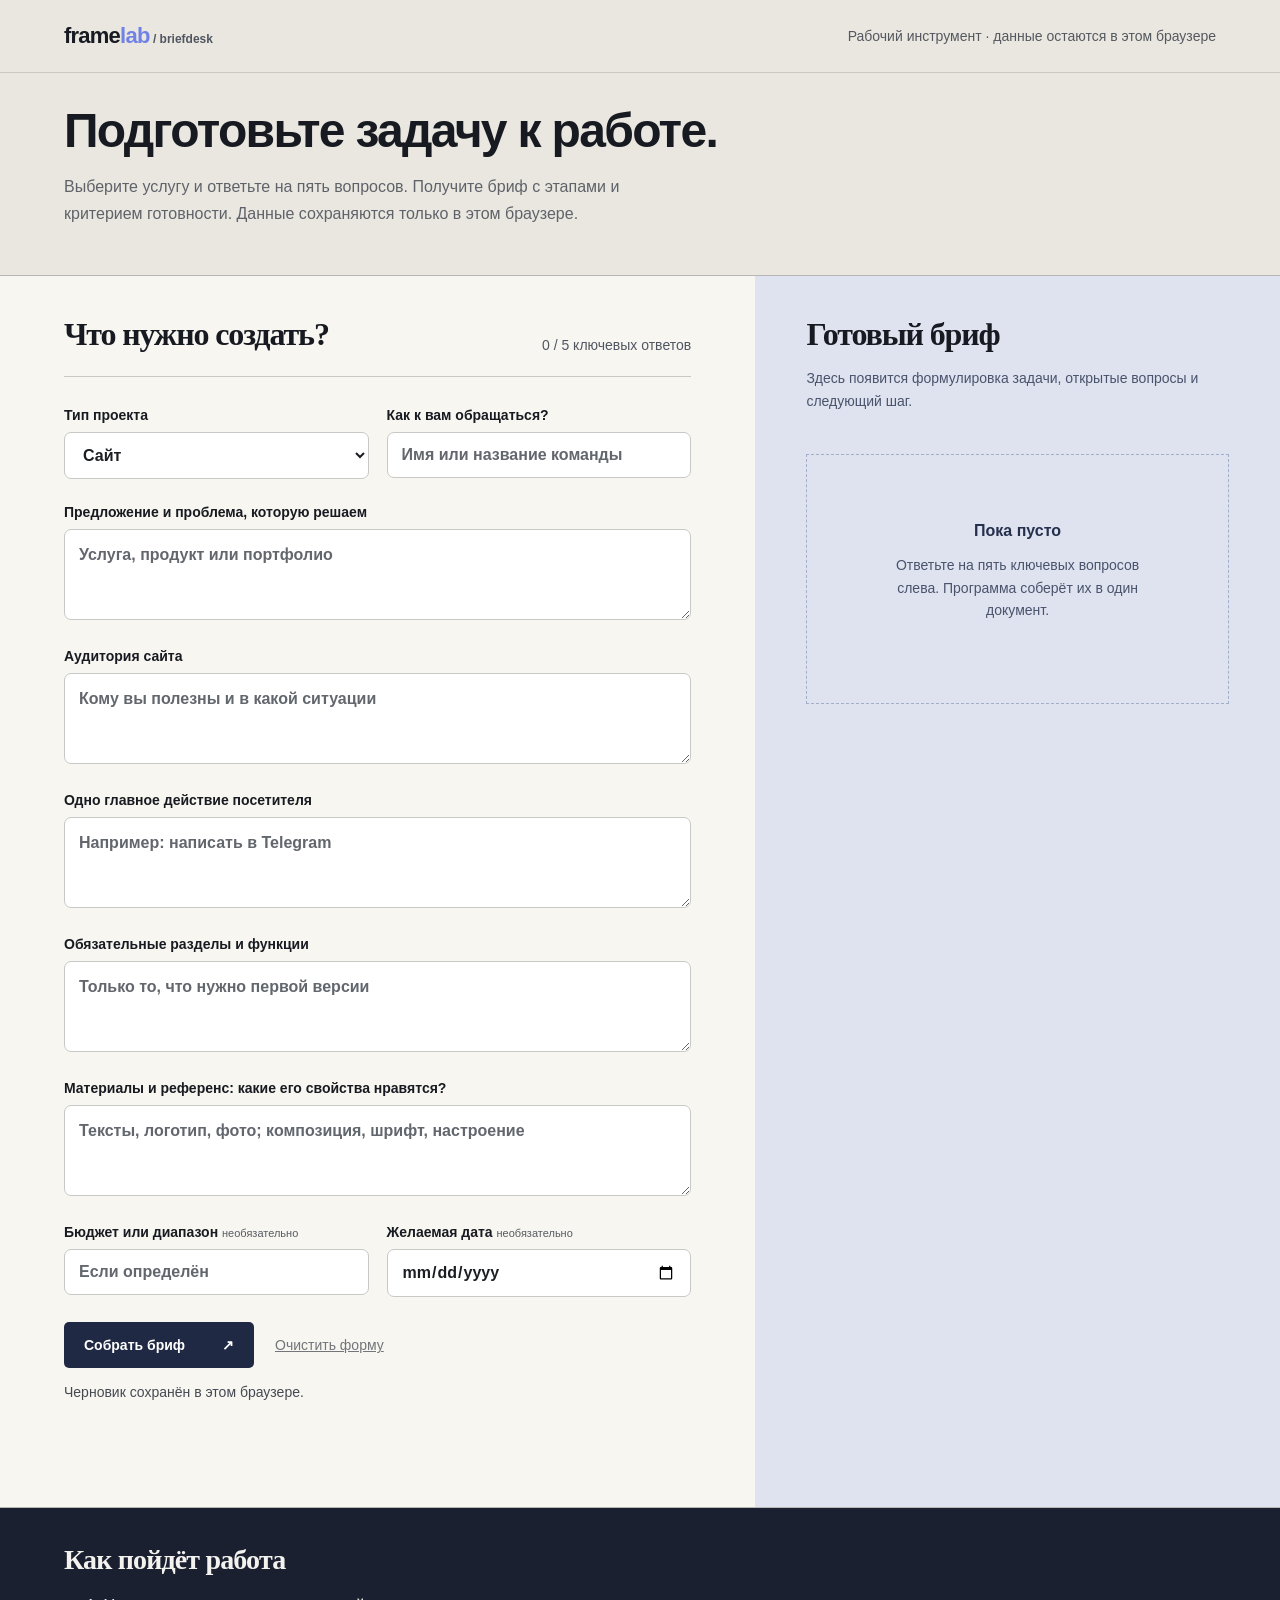
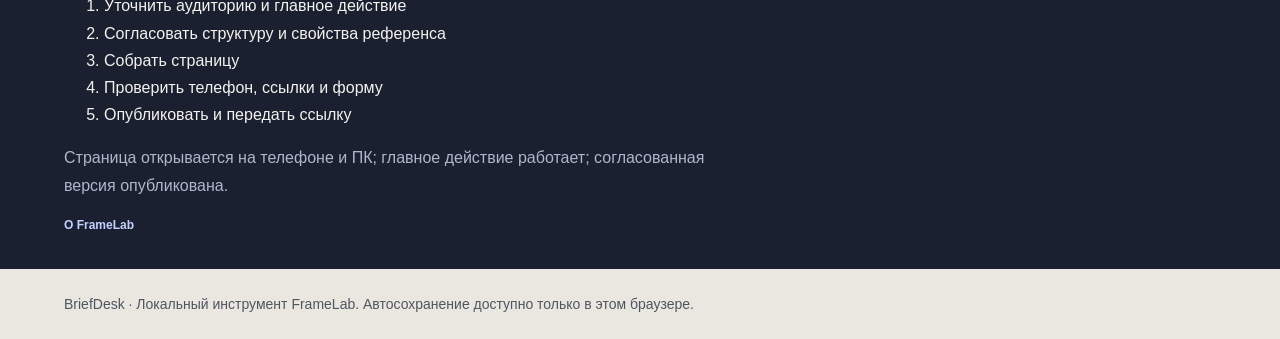
==== briefdesk/index.html @ b75c9796 "Publish FrameLab public site Static public pages only: home, BriefDesk and privacy. Reachable from R" ====
<!doctype html>
<html lang="ru"><head><meta charset="utf-8"><meta http-equiv="Content-Security-Policy" content="default-src 'self'; script-src 'self'; style-src 'self' https://fonts.googleapis.com; font-src 'self' https://fonts.gstatic.com; img-src 'self' data:; connect-src 'self'; object-src 'none'; base-uri 'self'; form-action 'self'"><meta name="referrer" content="strict-origin-when-cross-origin"><meta name="viewport" content="width=device-width,initial-scale=1"><meta name="theme-color" content="#e9e7e0"><meta name="description" content="BriefDesk помогает превратить идею сайта или приложения в понятный бриф."><title>BriefDesk — задача становится ясной</title><link rel="icon" href="../favicon.svg" type="image/svg+xml"><link rel="stylesheet" href="./style.css"><script type="module" src="./script.js"></script></head>
<body><header class="bar"><a class="logo" href="../">frame<span>lab</span><i> / briefdesk</i></a><span>Рабочий инструмент · данные остаются в этом браузере</span></header><main><section class="intro"><div><h1>Подготовьте задачу к работе.</h1><p>Выберите услугу и ответьте на пять вопросов. Получите бриф с этапами и критерием готовности. Данные сохраняются только в этом браузере.</p></div></section><div class="workspace"><form id="brief-form" novalidate><div class="form-heading"><div><h2>Что нужно создать?</h2></div><span id="progress">0 / 5 ключевых ответов</span></div><div class="field-grid"><label class="field">Тип проекта<select name="kind"><option value="Сайт">Сайт</option><option value="Веб-приложение">Веб-приложение</option><option value="Обработка фото">Обработка фото</option><option value="Монтаж видео">Монтаж видео</option></select></label><label class="field">Как к вам обращаться?<input name="name" maxlength="80" placeholder="Имя или название команды"></label></div><label class="field"><span data-label="problem">Какую проблему решаем?</span><textarea name="problem" required maxlength="700" placeholder="Например: посетители не понимают, чем мы занимаемся, и редко оставляют заявку"></textarea></label><label class="field"><span data-label="audience">Для кого результат?</span><textarea name="audience" required maxlength="500" placeholder="Кто будет пользоваться сайтом или приложением? Что этим людям важно?"></textarea></label><label class="field"><span data-label="action">Какой результат должен получить человек?</span><textarea name="action" required maxlength="500" placeholder="Оставить заявку, выбрать услугу, оформить заказ, найти информацию…"></textarea></label><label class="field"><span data-label="features">Какие функции или изменения обязательны?</span><textarea name="features" required maxlength="700" placeholder="Перечислите 2–5 действий. Если пока не знаете, напишите «Нужно обсудить». "></textarea></label><label class="field"><span data-label="materials">Какие материалы и примеры уже есть?</span><textarea name="materials" required maxlength="700" placeholder="Тексты, логотип, фото, референсы, старый сайт или «ничего пока нет»"></textarea></label><div class="field-grid"><label class="field">Бюджет или диапазон <span>необязательно</span><input name="budget" maxlength="100" placeholder="Если определён"></label><label class="field">Желаемая дата <span>необязательно</span><input name="deadline" type="date"></label></div><div class="form-actions"><button type="submit" class="primary">Собрать бриф <b>↗</b></button><button type="button" id="clear" class="quiet">Очистить форму</button></div><p id="storage-status" role="status"></p><p id="form-status" role="status" aria-live="polite"></p></form><section class="result" aria-labelledby="result-title"><div class="result-heading"><h2 id="result-title">Готовый бриф</h2><p>Здесь появится формулировка задачи, открытые вопросы и следующий шаг.</p></div><div id="empty" class="empty"><div class="empty-icon" aria-hidden="true">✳</div><strong>Пока пусто</strong><p>Ответьте на пять ключевых вопросов слева. Программа соберёт их в один документ.</p></div><div id="complete" hidden><pre id="output"></pre><div class="result-actions"><button id="copy" type="button" class="secondary">Скопировать</button><button id="download" type="button" class="secondary">Скачать .md</button></div><p class="result-note">Скопируйте текст и <a id="telegram" href="https://t.me/Lumi_FrameLab_bot" target="_blank" rel="noopener noreferrer">откройте диалог FrameLab ↗</a> или <a id="email" href="mailto:mukarov.almuz@gmail.com">отправьте бриф на почту ↗</a>. Отправка остаётся под вашим контролем. Перед этим проверьте факты; бриф не является обещанием цены или срока.</p></div></section></div><section class="next"><h2>Как пойдёт работа</h2><ol id="workflow-steps"></ol><p id="acceptance"></p><a href="../">О FrameLab</a></section></main><footer>BriefDesk · Локальный инструмент FrameLab. Автосохранение доступно только в этом браузере.</footer></body></html>
---- briefdesk/style.css ----
@import url('https://fonts.googleapis.com/css2?family=DM+Sans:wght@400;500;600;700&family=Manrope:wght@400;500;600;700;800&display=swap');
:root{--ink:#171a20;--paper:#e9e7e0;--muted:#6c7074;--line:#c9c8c2;--blue:#6888f7}*{box-sizing:border-box}body{margin:0;background:var(--paper);color:var(--ink);font-family:'DM Sans',Arial,sans-serif}button,input,textarea,select{font:inherit}button{cursor:pointer}a{color:inherit;text-decoration:none}a:focus-visible,button:focus-visible,input:focus-visible,textarea:focus-visible,select:focus-visible{outline:3px solid var(--blue);outline-offset:3px}.bar{min-height:73px;padding:18px max(5vw,24px);border-bottom:1px solid var(--line);display:flex;align-items:center;justify-content:space-between;gap:20px;color:#55585f;font-size:12px}.logo{font-family:Manrope,sans-serif;font-size:22px;font-weight:800;letter-spacing:-.07em;color:var(--ink)}.logo span{color:#7182e5}.logo i{font-size:12px;font-style:normal;letter-spacing:0;color:#71757b;font-weight:600}.intro{padding:76px max(5vw,24px) 80px;display:grid;grid-template-columns:1.25fr .75fr;align-items:center;gap:50px;position:relative;overflow:hidden}.eyebrow{color:#697dce;text-transform:uppercase;letter-spacing:.18em;font-size:10px;font-weight:800}.intro h1{font:600 clamp(45px,5.5vw,86px)/1.08 Manrope,sans-serif;letter-spacing:-.075em;max-width:860px;margin:28px 0}.intro h1 em{color:#6980dc;font-style:normal}.intro p:last-child{max-width:610px;line-height:1.7;color:#5f6269;font-size:15px}.orb{width:min(28vw,310px);height:min(28vw,310px);border-radius:35%;justify-self:center;background:radial-gradient(circle at 30% 25%,#e9edff,#95a9f1 34%,#4356a8 65%,#292c5c);box-shadow:inset -20px -25px 32px #222d68a6,inset 16px 13px 32px #fff9,22px 25px 0 #bcc3dc,35px 45px 45px #25345c44;transform:rotate(-14deg);display:grid;place-items:center}.orb span{font:700 170px Manrope;color:#e3ecff;filter:drop-shadow(9px 12px 8px #19285e77);transform:rotate(14deg)}.workspace{display:grid;grid-template-columns:1.18fr .82fr;border-top:1px solid #b7b8b6;border-bottom:1px solid #b7b8b6}form{padding:56px max(5vw,24px);background:#f7f6f1}.form-heading{display:flex;justify-content:space-between;align-items:end;gap:18px;border-bottom:1px solid var(--line);padding-bottom:23px;margin-bottom:30px}.form-heading h2,.result h2{font:700 32px Manrope;letter-spacing:-.05em;margin:8px 0 0}.form-heading>span{font-size:11px;color:#74777b}.field{display:block;font-size:12px;font-weight:800;margin:0 0 25px}.field span{font-size:11px;color:#888;font-weight:400}.field input,.field textarea,.field select{width:100%;border:1px solid #c8c8c7;border-radius:7px;background:#fff;color:#1b1e22;padding:13px 14px;margin-top:9px;outline:none;transition:border-color .2s,box-shadow .2s}.field input:focus,.field textarea:focus,.field select:focus{border-color:#7285e9;box-shadow:0 0 0 3px #7285e929}.field textarea{min-height:91px;resize:vertical;line-height:1.5}.field small{display:block;color:#777b80;font-weight:400;margin-top:7px}.field-grid{display:grid;grid-template-columns:1fr 1fr;gap:18px}.form-actions,.result-actions{display:flex;gap:15px;align-items:center;flex-wrap:wrap}.primary,.secondary{border:0;border-radius:5px;padding:15px 20px;font-size:12px;font-weight:800}.primary{background:#202944;color:#fff;min-width:190px;text-align:left;display:flex;justify-content:space-between;gap:30px}.primary:hover{background:#34447d}.secondary{background:#c9d3fa;color:#1c285a}.secondary:hover{background:#b7c6fb}.quiet{background:none;border:0;color:#72757a;font-size:12px;text-decoration:underline}.quiet:hover{color:#1b1e22}#form-status{min-height:20px;color:#445baf;font-size:12px}.result{background:#dfe3f0;padding:56px max(4vw,30px);min-width:0}.result-heading>p:last-child{font-size:13px;color:#676d80;line-height:1.6}.empty{margin-top:42px;border:1px dashed #a3aecb;min-height:250px;padding:35px;display:flex;flex-direction:column;justify-content:center;align-items:center;text-align:center;color:#626b83}.empty-icon{font-size:55px;line-height:1;color:#7285cf;margin-bottom:20px}.empty strong{color:#25304d}.empty p{max-width:270px;line-height:1.6;font-size:12px}#output{white-space:pre-wrap;overflow-wrap:anywhere;background:#f7f8fc;padding:22px;border:1px solid #a7b1d4;border-radius:7px;font:12px/1.7 Consolas,monospace;max-height:600px;overflow:auto}.result-note{font-size:11px;line-height:1.5;color:#737a90}.next{background:#1b2030;color:#f3f2ee;padding:85px max(5vw,24px);display:grid;grid-template-columns:1fr 2fr;gap:20px}.next span{font-size:10px;letter-spacing:.15em;color:#9eb2fa}.next h2{font:600 clamp(30px,3vw,47px)/1.15 Manrope;letter-spacing:-.05em;margin:0}.next p{grid-column:2;max-width:680px;color:#aeb7cb;line-height:1.7;font-size:13px}.next a{grid-column:2;color:#c4d1ff;font-weight:800;font-size:12px}footer{padding:27px max(5vw,24px);font-size:11px;color:#777}@media(max-width:850px){.intro{grid-template-columns:1fr}.orb{position:absolute;right:-15px;top:20px;width:140px;height:140px;opacity:.25}.orb span{font-size:85px}.workspace{grid-template-columns:1fr}.next{grid-template-columns:1fr}.next p,.next a{grid-column:1}}@media(max-width:550px){.bar>span{display:none}.intro{padding-top:56px}.intro h1{font-size:43px}.form-heading{display:block}.field-grid{grid-template-columns:1fr;gap:0}.result{padding:44px 24px}.next{padding:62px 24px}}
.result-note a{text-decoration:underline;text-underline-offset:2px;color:#2d459c}

/* Operate surface: form before decoration; visible storage and stale-output states. */
.intro{display:block;padding:32px max(5vw,24px)}.intro h1{font-size:clamp(30px,4vw,48px);letter-spacing:-.035em;margin:0 0 16px}.intro p:last-child{font-size:16px;max-width:70ch}.field,.primary,.secondary,.quiet,.bar,.result-note,footer{font-size:14px}.field>span[data-label]{font-size:14px;color:var(--ink);font-weight:800}.field textarea,.field input,.field select{font-size:16px}.field small{color:#575b62}.field input::placeholder,.field textarea::placeholder{color:#62666d}.field span{color:#575b62}.form-heading>span,#form-status,#storage-status,.empty p,.result-heading>p:last-child{font-size:14px}#storage-status{color:#454a52;line-height:1.5}#form-status{color:#2d438a;line-height:1.5}.result-note{color:#454e67}#output{font-size:14px}.secondary:disabled{opacity:.6;cursor:not-allowed}.next{padding:36px max(5vw,24px);display:block}.next h2{font-size:28px;letter-spacing:-.03em}.next li{line-height:1.7}.next p{font-size:16px}.workspace form,.result{padding-top:32px}::selection{background:#bbcdfd;color:#172039}.field input,.field textarea{caret-color:#334d99}.logo,.form-heading h2,.result h2{letter-spacing:-.035em}
[hidden]{display:none!important}
.logo i,.form-heading>span,footer{color:#505660}.result-heading>p:last-child,.empty{color:#49536b}.empty-icon{display:none}
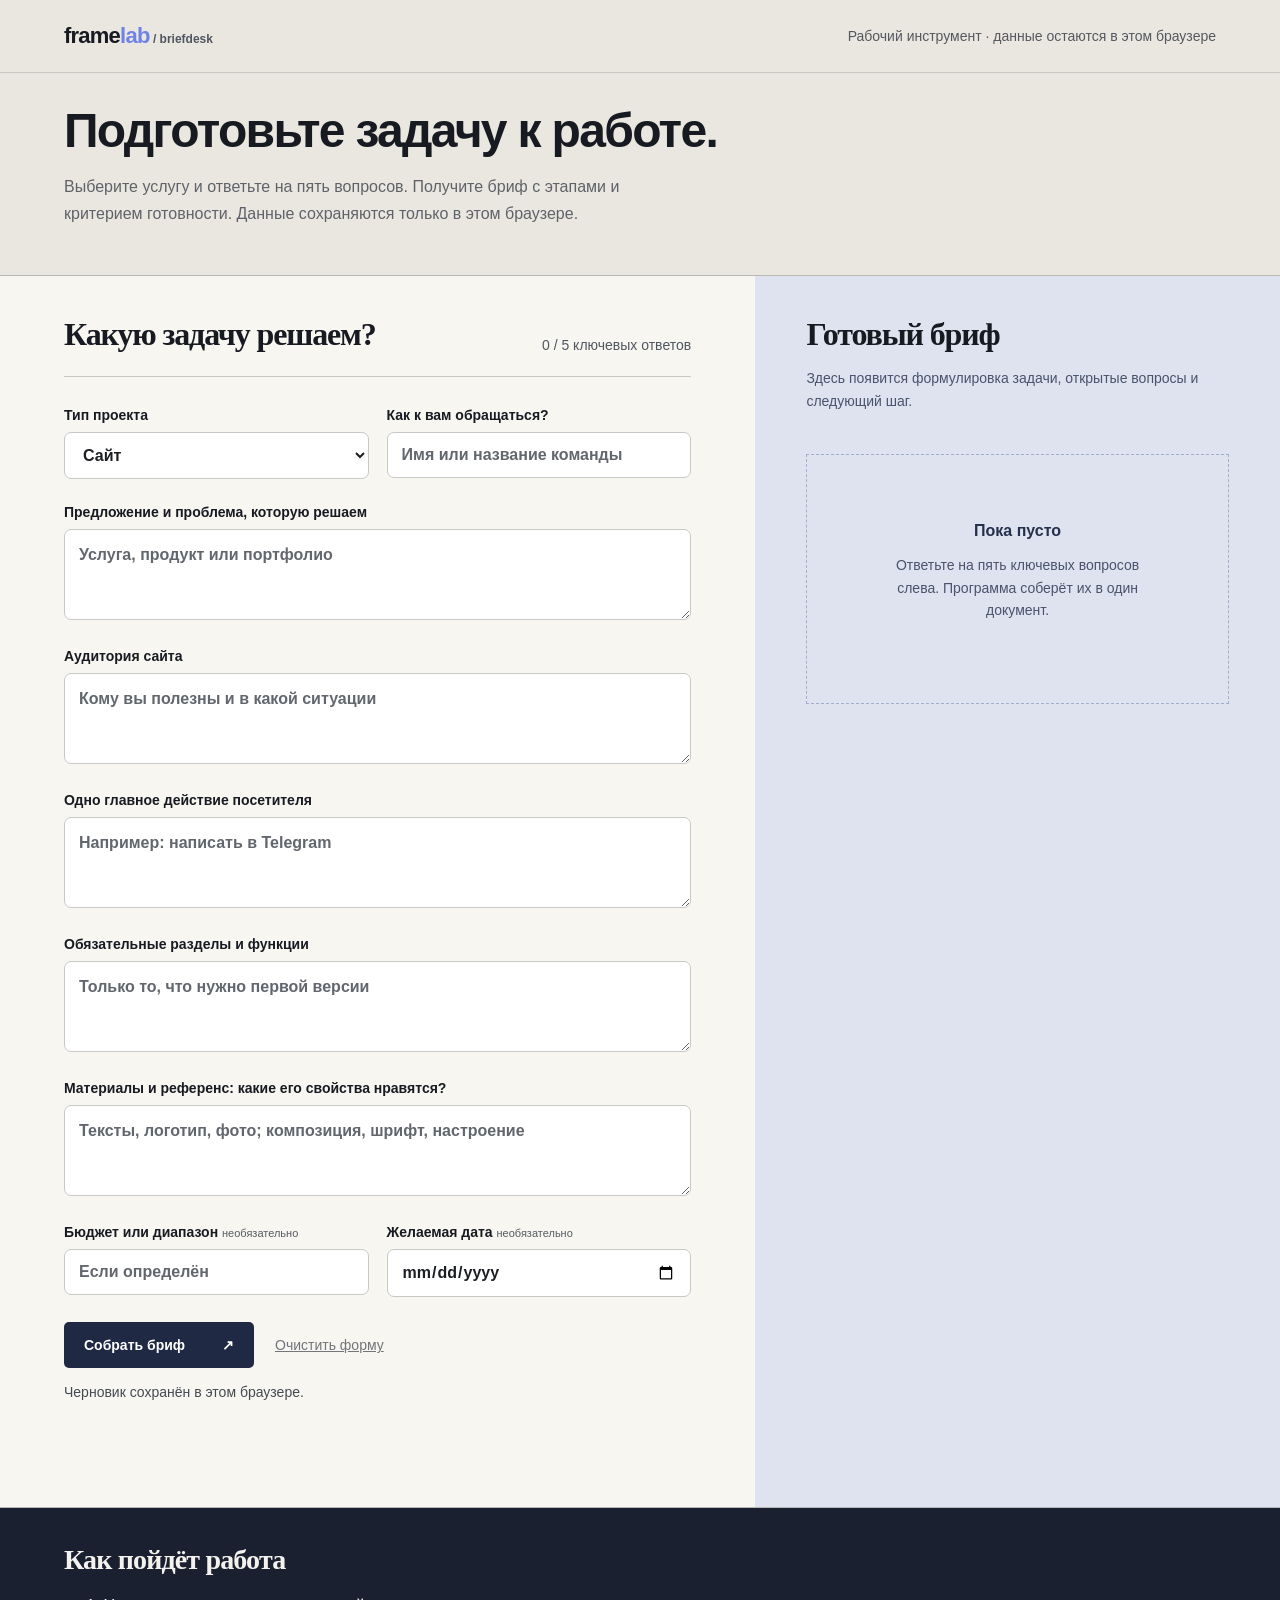
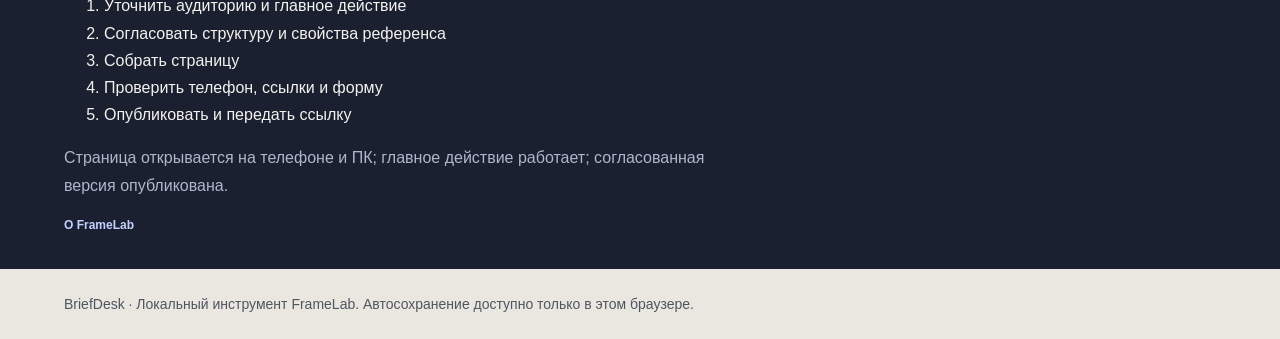
==== commit c8cee324: "Focus FrameLab on paid B2B deal review and dedicated brief" ====
--- a/briefdesk/index.html
+++ b/briefdesk/index.html
@@ -1,3 +1,3 @@
-<!doctype html>
-<html lang="ru"><head><meta charset="utf-8"><meta http-equiv="Content-Security-Policy" content="default-src 'self'; script-src 'self'; style-src 'self' https://fonts.googleapis.com; font-src 'self' https://fonts.gstatic.com; img-src 'self' data:; connect-src 'self'; object-src 'none'; base-uri 'self'; form-action 'self'"><meta name="referrer" content="strict-origin-when-cross-origin"><meta name="viewport" content="width=device-width,initial-scale=1"><meta name="theme-color" content="#e9e7e0"><meta name="description" content="BriefDesk помогает превратить идею сайта или приложения в понятный бриф."><title>BriefDesk — задача становится ясной</title><link rel="icon" href="../favicon.svg" type="image/svg+xml"><link rel="stylesheet" href="./style.css"><script type="module" src="./script.js"></script></head>
-<body><header class="bar"><a class="logo" href="../">frame<span>lab</span><i> / briefdesk</i></a><span>Рабочий инструмент · данные остаются в этом браузере</span></header><main><section class="intro"><div><h1>Подготовьте задачу к работе.</h1><p>Выберите услугу и ответьте на пять вопросов. Получите бриф с этапами и критерием готовности. Данные сохраняются только в этом браузере.</p></div></section><div class="workspace"><form id="brief-form" novalidate><div class="form-heading"><div><h2>Что нужно создать?</h2></div><span id="progress">0 / 5 ключевых ответов</span></div><div class="field-grid"><label class="field">Тип проекта<select name="kind"><option value="Сайт">Сайт</option><option value="Веб-приложение">Веб-приложение</option><option value="Обработка фото">Обработка фото</option><option value="Монтаж видео">Монтаж видео</option></select></label><label class="field">Как к вам обращаться?<input name="name" maxlength="80" placeholder="Имя или название команды"></label></div><label class="field"><span data-label="problem">Какую проблему решаем?</span><textarea name="problem" required maxlength="700" placeholder="Например: посетители не понимают, чем мы занимаемся, и редко оставляют заявку"></textarea></label><label class="field"><span data-label="audience">Для кого результат?</span><textarea name="audience" required maxlength="500" placeholder="Кто будет пользоваться сайтом или приложением? Что этим людям важно?"></textarea></label><label class="field"><span data-label="action">Какой результат должен получить человек?</span><textarea name="action" required maxlength="500" placeholder="Оставить заявку, выбрать услугу, оформить заказ, найти информацию…"></textarea></label><label class="field"><span data-label="features">Какие функции или изменения обязательны?</span><textarea name="features" required maxlength="700" placeholder="Перечислите 2–5 действий. Если пока не знаете, напишите «Нужно обсудить». "></textarea></label><label class="field"><span data-label="materials">Какие материалы и примеры уже есть?</span><textarea name="materials" required maxlength="700" placeholder="Тексты, логотип, фото, референсы, старый сайт или «ничего пока нет»"></textarea></label><div class="field-grid"><label class="field">Бюджет или диапазон <span>необязательно</span><input name="budget" maxlength="100" placeholder="Если определён"></label><label class="field">Желаемая дата <span>необязательно</span><input name="deadline" type="date"></label></div><div class="form-actions"><button type="submit" class="primary">Собрать бриф <b>↗</b></button><button type="button" id="clear" class="quiet">Очистить форму</button></div><p id="storage-status" role="status"></p><p id="form-status" role="status" aria-live="polite"></p></form><section class="result" aria-labelledby="result-title"><div class="result-heading"><h2 id="result-title">Готовый бриф</h2><p>Здесь появится формулировка задачи, открытые вопросы и следующий шаг.</p></div><div id="empty" class="empty"><div class="empty-icon" aria-hidden="true">✳</div><strong>Пока пусто</strong><p>Ответьте на пять ключевых вопросов слева. Программа соберёт их в один документ.</p></div><div id="complete" hidden><pre id="output"></pre><div class="result-actions"><button id="copy" type="button" class="secondary">Скопировать</button><button id="download" type="button" class="secondary">Скачать .md</button></div><p class="result-note">Скопируйте текст и <a id="telegram" href="https://t.me/Lumi_FrameLab_bot" target="_blank" rel="noopener noreferrer">откройте диалог FrameLab ↗</a> или <a id="email" href="mailto:mukarov.almuz@gmail.com">отправьте бриф на почту ↗</a>. Отправка остаётся под вашим контролем. Перед этим проверьте факты; бриф не является обещанием цены или срока.</p></div></section></div><section class="next"><h2>Как пойдёт работа</h2><ol id="workflow-steps"></ol><p id="acceptance"></p><a href="../">О FrameLab</a></section></main><footer>BriefDesk · Локальный инструмент FrameLab. Автосохранение доступно только в этом браузере.</footer></body></html>
+<!doctype html>
+<html lang="ru"><head><meta charset="utf-8"><meta http-equiv="Content-Security-Policy" content="default-src 'self'; script-src 'self'; style-src 'self' https://fonts.googleapis.com; font-src 'self' https://fonts.gstatic.com; img-src 'self' data:; connect-src 'self'; object-src 'none'; base-uri 'self'; form-action 'self'"><meta name="referrer" content="strict-origin-when-cross-origin"><meta name="viewport" content="width=device-width,initial-scale=1"><meta name="theme-color" content="#e9e7e0"><meta name="description" content="BriefDesk помогает превратить идею сайта или приложения в понятный бриф."><title>BriefDesk — задача становится ясной</title><link rel="icon" href="../favicon.svg" type="image/svg+xml"><link rel="stylesheet" href="./style.css"><script type="module" src="./script.js"></script></head>
+<body><header class="bar"><a class="logo" href="../">frame<span>lab</span><i> / briefdesk</i></a><span>Рабочий инструмент · данные остаются в этом браузере</span></header><main><section class="intro"><div><h1>Подготовьте задачу к работе.</h1><p>Выберите услугу и ответьте на пять вопросов. Получите бриф с этапами и критерием готовности. Данные сохраняются только в этом браузере.</p></div></section><div class="workspace"><form id="brief-form" novalidate><div class="form-heading"><div><h2>Какую задачу решаем?</h2></div><span id="progress">0 / 5 ключевых ответов</span></div><div class="field-grid"><label class="field">Тип проекта<select name="kind"><option value="Контроль заявок и сделок">Контроль заявок и сделок</option><option value="Сайт">Сайт</option><option value="Веб-приложение">Веб-приложение</option><option value="Обработка фото">Обработка фото</option><option value="Монтаж видео">Монтаж видео</option></select></label><label class="field">Как к вам обращаться?<input name="name" maxlength="80" placeholder="Имя или название команды"></label></div><label class="field"><span data-label="problem">Какую проблему решаем?</span><textarea name="problem" required maxlength="700" placeholder="Например: посетители не понимают, чем мы занимаемся, и редко оставляют заявку"></textarea></label><label class="field"><span data-label="audience">Для кого результат?</span><textarea name="audience" required maxlength="500" placeholder="Кто будет пользоваться сайтом или приложением? Что этим людям важно?"></textarea></label><label class="field"><span data-label="action">Какой результат должен получить человек?</span><textarea name="action" required maxlength="500" placeholder="Оставить заявку, выбрать услугу, оформить заказ, найти информацию…"></textarea></label><label class="field"><span data-label="features">Какие функции или изменения обязательны?</span><textarea name="features" required maxlength="700" placeholder="Перечислите 2–5 действий. Если пока не знаете, напишите «Нужно обсудить». "></textarea></label><label class="field"><span data-label="materials">Какие материалы и примеры уже есть?</span><textarea name="materials" required maxlength="700" placeholder="Тексты, логотип, фото, референсы, старый сайт или «ничего пока нет»"></textarea></label><div class="field-grid"><label class="field">Бюджет или диапазон <span>необязательно</span><input name="budget" maxlength="100" placeholder="Если определён"></label><label class="field">Желаемая дата <span>необязательно</span><input name="deadline" type="date"></label></div><div class="form-actions"><button type="submit" class="primary">Собрать бриф <b>↗</b></button><button type="button" id="clear" class="quiet">Очистить форму</button></div><p id="storage-status" role="status"></p><p id="form-status" role="status" aria-live="polite"></p></form><section class="result" aria-labelledby="result-title"><div class="result-heading"><h2 id="result-title">Готовый бриф</h2><p>Здесь появится формулировка задачи, открытые вопросы и следующий шаг.</p></div><div id="empty" class="empty"><div class="empty-icon" aria-hidden="true">✳</div><strong>Пока пусто</strong><p>Ответьте на пять ключевых вопросов слева. Программа соберёт их в один документ.</p></div><div id="complete" hidden><pre id="output"></pre><div class="result-actions"><button id="copy" type="button" class="secondary">Скопировать</button><button id="download" type="button" class="secondary">Скачать .md</button></div><p class="result-note">Скопируйте текст и <a id="telegram" href="https://t.me/Lumi_FrameLab_bot" target="_blank" rel="noopener noreferrer">откройте диалог FrameLab ↗</a> или <a id="email" href="mailto:mukarov.almuz@gmail.com">отправьте бриф на почту ↗</a>. Отправка остаётся под вашим контролем. Перед этим проверьте факты; бриф не является обещанием цены или срока.</p></div></section></div><section class="next"><h2>Как пойдёт работа</h2><ol id="workflow-steps"></ol><p id="acceptance"></p><a href="../">О FrameLab</a></section></main><footer>BriefDesk · Локальный инструмент FrameLab. Автосохранение доступно только в этом браузере.</footer></body></html>
--- a/briefdesk/style.css
+++ b/briefdesk/style.css
@@ -1,8 +1,8 @@
-@import url('https://fonts.googleapis.com/css2?family=DM+Sans:wght@400;500;600;700&family=Manrope:wght@400;500;600;700;800&display=swap');
-:root{--ink:#171a20;--paper:#e9e7e0;--muted:#6c7074;--line:#c9c8c2;--blue:#6888f7}*{box-sizing:border-box}body{margin:0;background:var(--paper);color:var(--ink);font-family:'DM Sans',Arial,sans-serif}button,input,textarea,select{font:inherit}button{cursor:pointer}a{color:inherit;text-decoration:none}a:focus-visible,button:focus-visible,input:focus-visible,textarea:focus-visible,select:focus-visible{outline:3px solid var(--blue);outline-offset:3px}.bar{min-height:73px;padding:18px max(5vw,24px);border-bottom:1px solid var(--line);display:flex;align-items:center;justify-content:space-between;gap:20px;color:#55585f;font-size:12px}.logo{font-family:Manrope,sans-serif;font-size:22px;font-weight:800;letter-spacing:-.07em;color:var(--ink)}.logo span{color:#7182e5}.logo i{font-size:12px;font-style:normal;letter-spacing:0;color:#71757b;font-weight:600}.intro{padding:76px max(5vw,24px) 80px;display:grid;grid-template-columns:1.25fr .75fr;align-items:center;gap:50px;position:relative;overflow:hidden}.eyebrow{color:#697dce;text-transform:uppercase;letter-spacing:.18em;font-size:10px;font-weight:800}.intro h1{font:600 clamp(45px,5.5vw,86px)/1.08 Manrope,sans-serif;letter-spacing:-.075em;max-width:860px;margin:28px 0}.intro h1 em{color:#6980dc;font-style:normal}.intro p:last-child{max-width:610px;line-height:1.7;color:#5f6269;font-size:15px}.orb{width:min(28vw,310px);height:min(28vw,310px);border-radius:35%;justify-self:center;background:radial-gradient(circle at 30% 25%,#e9edff,#95a9f1 34%,#4356a8 65%,#292c5c);box-shadow:inset -20px -25px 32px #222d68a6,inset 16px 13px 32px #fff9,22px 25px 0 #bcc3dc,35px 45px 45px #25345c44;transform:rotate(-14deg);display:grid;place-items:center}.orb span{font:700 170px Manrope;color:#e3ecff;filter:drop-shadow(9px 12px 8px #19285e77);transform:rotate(14deg)}.workspace{display:grid;grid-template-columns:1.18fr .82fr;border-top:1px solid #b7b8b6;border-bottom:1px solid #b7b8b6}form{padding:56px max(5vw,24px);background:#f7f6f1}.form-heading{display:flex;justify-content:space-between;align-items:end;gap:18px;border-bottom:1px solid var(--line);padding-bottom:23px;margin-bottom:30px}.form-heading h2,.result h2{font:700 32px Manrope;letter-spacing:-.05em;margin:8px 0 0}.form-heading>span{font-size:11px;color:#74777b}.field{display:block;font-size:12px;font-weight:800;margin:0 0 25px}.field span{font-size:11px;color:#888;font-weight:400}.field input,.field textarea,.field select{width:100%;border:1px solid #c8c8c7;border-radius:7px;background:#fff;color:#1b1e22;padding:13px 14px;margin-top:9px;outline:none;transition:border-color .2s,box-shadow .2s}.field input:focus,.field textarea:focus,.field select:focus{border-color:#7285e9;box-shadow:0 0 0 3px #7285e929}.field textarea{min-height:91px;resize:vertical;line-height:1.5}.field small{display:block;color:#777b80;font-weight:400;margin-top:7px}.field-grid{display:grid;grid-template-columns:1fr 1fr;gap:18px}.form-actions,.result-actions{display:flex;gap:15px;align-items:center;flex-wrap:wrap}.primary,.secondary{border:0;border-radius:5px;padding:15px 20px;font-size:12px;font-weight:800}.primary{background:#202944;color:#fff;min-width:190px;text-align:left;display:flex;justify-content:space-between;gap:30px}.primary:hover{background:#34447d}.secondary{background:#c9d3fa;color:#1c285a}.secondary:hover{background:#b7c6fb}.quiet{background:none;border:0;color:#72757a;font-size:12px;text-decoration:underline}.quiet:hover{color:#1b1e22}#form-status{min-height:20px;color:#445baf;font-size:12px}.result{background:#dfe3f0;padding:56px max(4vw,30px);min-width:0}.result-heading>p:last-child{font-size:13px;color:#676d80;line-height:1.6}.empty{margin-top:42px;border:1px dashed #a3aecb;min-height:250px;padding:35px;display:flex;flex-direction:column;justify-content:center;align-items:center;text-align:center;color:#626b83}.empty-icon{font-size:55px;line-height:1;color:#7285cf;margin-bottom:20px}.empty strong{color:#25304d}.empty p{max-width:270px;line-height:1.6;font-size:12px}#output{white-space:pre-wrap;overflow-wrap:anywhere;background:#f7f8fc;padding:22px;border:1px solid #a7b1d4;border-radius:7px;font:12px/1.7 Consolas,monospace;max-height:600px;overflow:auto}.result-note{font-size:11px;line-height:1.5;color:#737a90}.next{background:#1b2030;color:#f3f2ee;padding:85px max(5vw,24px);display:grid;grid-template-columns:1fr 2fr;gap:20px}.next span{font-size:10px;letter-spacing:.15em;color:#9eb2fa}.next h2{font:600 clamp(30px,3vw,47px)/1.15 Manrope;letter-spacing:-.05em;margin:0}.next p{grid-column:2;max-width:680px;color:#aeb7cb;line-height:1.7;font-size:13px}.next a{grid-column:2;color:#c4d1ff;font-weight:800;font-size:12px}footer{padding:27px max(5vw,24px);font-size:11px;color:#777}@media(max-width:850px){.intro{grid-template-columns:1fr}.orb{position:absolute;right:-15px;top:20px;width:140px;height:140px;opacity:.25}.orb span{font-size:85px}.workspace{grid-template-columns:1fr}.next{grid-template-columns:1fr}.next p,.next a{grid-column:1}}@media(max-width:550px){.bar>span{display:none}.intro{padding-top:56px}.intro h1{font-size:43px}.form-heading{display:block}.field-grid{grid-template-columns:1fr;gap:0}.result{padding:44px 24px}.next{padding:62px 24px}}
-.result-note a{text-decoration:underline;text-underline-offset:2px;color:#2d459c}
-
-/* Operate surface: form before decoration; visible storage and stale-output states. */
-.intro{display:block;padding:32px max(5vw,24px)}.intro h1{font-size:clamp(30px,4vw,48px);letter-spacing:-.035em;margin:0 0 16px}.intro p:last-child{font-size:16px;max-width:70ch}.field,.primary,.secondary,.quiet,.bar,.result-note,footer{font-size:14px}.field>span[data-label]{font-size:14px;color:var(--ink);font-weight:800}.field textarea,.field input,.field select{font-size:16px}.field small{color:#575b62}.field input::placeholder,.field textarea::placeholder{color:#62666d}.field span{color:#575b62}.form-heading>span,#form-status,#storage-status,.empty p,.result-heading>p:last-child{font-size:14px}#storage-status{color:#454a52;line-height:1.5}#form-status{color:#2d438a;line-height:1.5}.result-note{color:#454e67}#output{font-size:14px}.secondary:disabled{opacity:.6;cursor:not-allowed}.next{padding:36px max(5vw,24px);display:block}.next h2{font-size:28px;letter-spacing:-.03em}.next li{line-height:1.7}.next p{font-size:16px}.workspace form,.result{padding-top:32px}::selection{background:#bbcdfd;color:#172039}.field input,.field textarea{caret-color:#334d99}.logo,.form-heading h2,.result h2{letter-spacing:-.035em}
-[hidden]{display:none!important}
-.logo i,.form-heading>span,footer{color:#505660}.result-heading>p:last-child,.empty{color:#49536b}.empty-icon{display:none}
+@import url('https://fonts.googleapis.com/css2?family=DM+Sans:wght@400;500;600;700&family=Manrope:wght@400;500;600;700;800&display=swap');
+:root{--ink:#171a20;--paper:#e9e7e0;--muted:#6c7074;--line:#c9c8c2;--blue:#6888f7}*{box-sizing:border-box}body{margin:0;background:var(--paper);color:var(--ink);font-family:'DM Sans',Arial,sans-serif}button,input,textarea,select{font:inherit}button{cursor:pointer}a{color:inherit;text-decoration:none}a:focus-visible,button:focus-visible,input:focus-visible,textarea:focus-visible,select:focus-visible{outline:3px solid var(--blue);outline-offset:3px}.bar{min-height:73px;padding:18px max(5vw,24px);border-bottom:1px solid var(--line);display:flex;align-items:center;justify-content:space-between;gap:20px;color:#55585f;font-size:12px}.logo{font-family:Manrope,sans-serif;font-size:22px;font-weight:800;letter-spacing:-.07em;color:var(--ink)}.logo span{color:#7182e5}.logo i{font-size:12px;font-style:normal;letter-spacing:0;color:#71757b;font-weight:600}.intro{padding:76px max(5vw,24px) 80px;display:grid;grid-template-columns:1.25fr .75fr;align-items:center;gap:50px;position:relative;overflow:hidden}.eyebrow{color:#697dce;text-transform:uppercase;letter-spacing:.18em;font-size:10px;font-weight:800}.intro h1{font:600 clamp(45px,5.5vw,86px)/1.08 Manrope,sans-serif;letter-spacing:-.075em;max-width:860px;margin:28px 0}.intro h1 em{color:#6980dc;font-style:normal}.intro p:last-child{max-width:610px;line-height:1.7;color:#5f6269;font-size:15px}.orb{width:min(28vw,310px);height:min(28vw,310px);border-radius:35%;justify-self:center;background:radial-gradient(circle at 30% 25%,#e9edff,#95a9f1 34%,#4356a8 65%,#292c5c);box-shadow:inset -20px -25px 32px #222d68a6,inset 16px 13px 32px #fff9,22px 25px 0 #bcc3dc,35px 45px 45px #25345c44;transform:rotate(-14deg);display:grid;place-items:center}.orb span{font:700 170px Manrope;color:#e3ecff;filter:drop-shadow(9px 12px 8px #19285e77);transform:rotate(14deg)}.workspace{display:grid;grid-template-columns:1.18fr .82fr;border-top:1px solid #b7b8b6;border-bottom:1px solid #b7b8b6}form{padding:56px max(5vw,24px);background:#f7f6f1}.form-heading{display:flex;justify-content:space-between;align-items:end;gap:18px;border-bottom:1px solid var(--line);padding-bottom:23px;margin-bottom:30px}.form-heading h2,.result h2{font:700 32px Manrope;letter-spacing:-.05em;margin:8px 0 0}.form-heading>span{font-size:11px;color:#74777b}.field{display:block;font-size:12px;font-weight:800;margin:0 0 25px}.field span{font-size:11px;color:#888;font-weight:400}.field input,.field textarea,.field select{width:100%;border:1px solid #c8c8c7;border-radius:7px;background:#fff;color:#1b1e22;padding:13px 14px;margin-top:9px;outline:none;transition:border-color .2s,box-shadow .2s}.field input:focus,.field textarea:focus,.field select:focus{border-color:#7285e9;box-shadow:0 0 0 3px #7285e929}.field textarea{min-height:91px;resize:vertical;line-height:1.5}.field small{display:block;color:#777b80;font-weight:400;margin-top:7px}.field-grid{display:grid;grid-template-columns:1fr 1fr;gap:18px}.form-actions,.result-actions{display:flex;gap:15px;align-items:center;flex-wrap:wrap}.primary,.secondary{border:0;border-radius:5px;padding:15px 20px;font-size:12px;font-weight:800}.primary{background:#202944;color:#fff;min-width:190px;text-align:left;display:flex;justify-content:space-between;gap:30px}.primary:hover{background:#34447d}.secondary{background:#c9d3fa;color:#1c285a}.secondary:hover{background:#b7c6fb}.quiet{background:none;border:0;color:#72757a;font-size:12px;text-decoration:underline}.quiet:hover{color:#1b1e22}#form-status{min-height:20px;color:#445baf;font-size:12px}.result{background:#dfe3f0;padding:56px max(4vw,30px);min-width:0}.result-heading>p:last-child{font-size:13px;color:#676d80;line-height:1.6}.empty{margin-top:42px;border:1px dashed #a3aecb;min-height:250px;padding:35px;display:flex;flex-direction:column;justify-content:center;align-items:center;text-align:center;color:#626b83}.empty-icon{font-size:55px;line-height:1;color:#7285cf;margin-bottom:20px}.empty strong{color:#25304d}.empty p{max-width:270px;line-height:1.6;font-size:12px}#output{white-space:pre-wrap;overflow-wrap:anywhere;background:#f7f8fc;padding:22px;border:1px solid #a7b1d4;border-radius:7px;font:12px/1.7 Consolas,monospace;max-height:600px;overflow:auto}.result-note{font-size:11px;line-height:1.5;color:#737a90}.next{background:#1b2030;color:#f3f2ee;padding:85px max(5vw,24px);display:grid;grid-template-columns:1fr 2fr;gap:20px}.next span{font-size:10px;letter-spacing:.15em;color:#9eb2fa}.next h2{font:600 clamp(30px,3vw,47px)/1.15 Manrope;letter-spacing:-.05em;margin:0}.next p{grid-column:2;max-width:680px;color:#aeb7cb;line-height:1.7;font-size:13px}.next a{grid-column:2;color:#c4d1ff;font-weight:800;font-size:12px}footer{padding:27px max(5vw,24px);font-size:11px;color:#777}@media(max-width:850px){.intro{grid-template-columns:1fr}.orb{position:absolute;right:-15px;top:20px;width:140px;height:140px;opacity:.25}.orb span{font-size:85px}.workspace{grid-template-columns:1fr}.next{grid-template-columns:1fr}.next p,.next a{grid-column:1}}@media(max-width:550px){.bar>span{display:none}.intro{padding-top:56px}.intro h1{font-size:43px}.form-heading{display:block}.field-grid{grid-template-columns:1fr;gap:0}.result{padding:44px 24px}.next{padding:62px 24px}}
+.result-note a{text-decoration:underline;text-underline-offset:2px;color:#2d459c}
+
+/* Operate surface: form before decoration; visible storage and stale-output states. */
+.intro{display:block;padding:32px max(5vw,24px)}.intro h1{font-size:clamp(30px,4vw,48px);letter-spacing:-.035em;margin:0 0 16px}.intro p:last-child{font-size:16px;max-width:70ch}.field,.primary,.secondary,.quiet,.bar,.result-note,footer{font-size:14px}.field>span[data-label]{font-size:14px;color:var(--ink);font-weight:800}.field textarea,.field input,.field select{font-size:16px}.field small{color:#575b62}.field input::placeholder,.field textarea::placeholder{color:#62666d}.field span{color:#575b62}.form-heading>span,#form-status,#storage-status,.empty p,.result-heading>p:last-child{font-size:14px}#storage-status{color:#454a52;line-height:1.5}#form-status{color:#2d438a;line-height:1.5}.result-note{color:#454e67}#output{font-size:14px}.secondary:disabled{opacity:.6;cursor:not-allowed}.next{padding:36px max(5vw,24px);display:block}.next h2{font-size:28px;letter-spacing:-.03em}.next li{line-height:1.7}.next p{font-size:16px}.workspace form,.result{padding-top:32px}::selection{background:#bbcdfd;color:#172039}.field input,.field textarea{caret-color:#334d99}.logo,.form-heading h2,.result h2{letter-spacing:-.035em}
+[hidden]{display:none!important}
+.logo i,.form-heading>span,footer{color:#505660}.result-heading>p:last-child,.empty{color:#49536b}.empty-icon{display:none}
